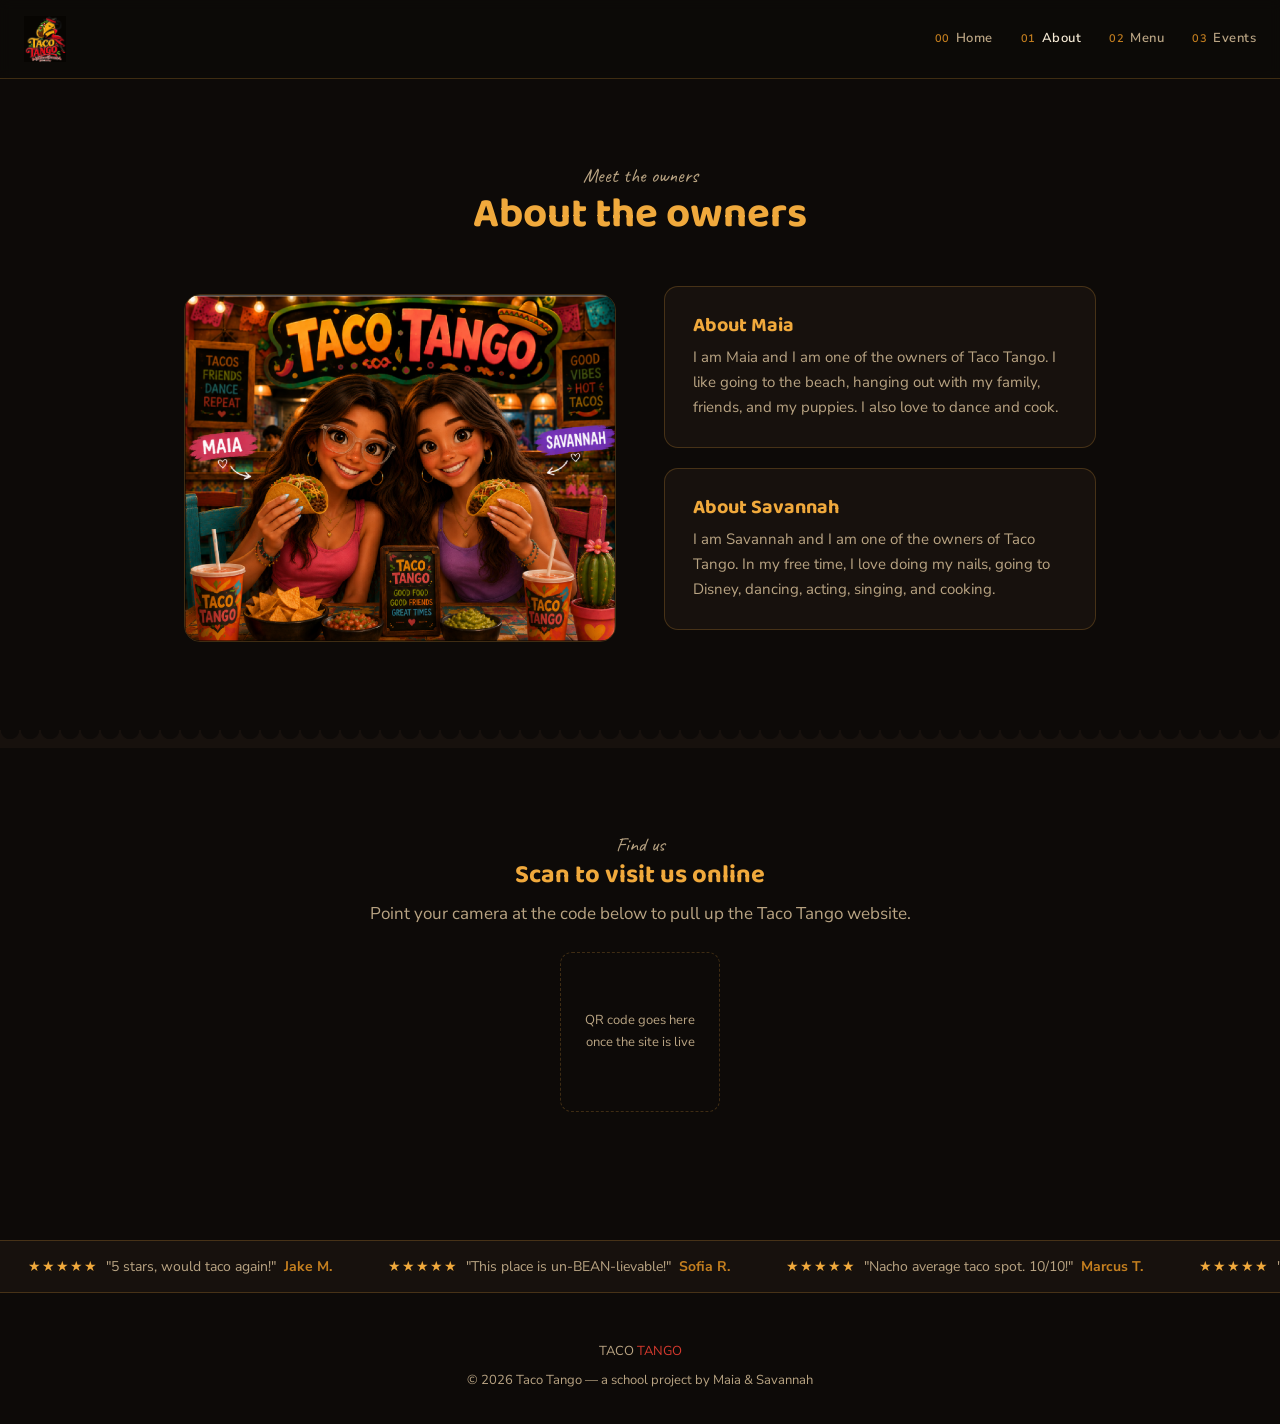
==== about.html @ 6e0ee887 "Add files via upload" ====
<!DOCTYPE html>
<html lang="en">
<head>
<meta charset="UTF-8">
<meta name="viewport" content="width=device-width, initial-scale=1.0">
<title>About Us | Taco Tango</title>
<link rel="stylesheet" href="assets/css/styles.css">
</head>
<body>

<nav class="site-nav">
  <a href="index.html" class="brand"><img src="assets/img/logo.png" alt="Taco Tango logo"></a>
  <button class="nav-toggle" aria-label="Toggle menu" aria-expanded="false">&#9776;</button>
  <ul class="nav-links">
    <li><a href="index.html"><span class="num">00</span> Home</a></li>
    <li><a href="about.html" class="active"><span class="num">01</span> About</a></li>
    <li><a href="menu.html"><span class="num">02</span> Menu</a></li>
    <li><a href="events.html"><span class="num">03</span> Events</a></li>
  </ul>
</nav>

<section>
  <div class="wrap section-head reveal">
    <p class="eyebrow-script">Meet the owners</p>
    <h1 class="display" style="font-size:42px;">About the owners</h1>
  </div>

  <div class="wrap about-grid reveal">
    <img src="assets/img/owners-illustration.png" alt="Illustrated portrait of Maia and Savannah at Taco Tango">
    <div>
      <div class="bio-card">
        <h3>About Maia</h3>
        <p>I am Maia and I am one of the owners of Taco Tango. I like going to the beach, hanging out with my family, friends, and my puppies. I also love to dance and cook.</p>
      </div>
      <div class="bio-card">
        <h3>About Savannah</h3>
        <p>I am Savannah and I am one of the owners of Taco Tango. In my free time, I love doing my nails, going to Disney, dancing, acting, singing, and cooking.</p>
      </div>
    </div>
  </div>
</section>

<div class="scallop"></div>

<section>
  <div class="wrap section-head reveal">
    <p class="eyebrow-script">Find us</p>
    <h2>Scan to visit us online</h2>
    <p>Point your camera at the code below to pull up the Taco Tango website.</p>
    <div style="margin-top:24px;width:160px;height:160px;margin-left:auto;margin-right:auto;border-radius:12px;border:1px dashed var(--border);display:flex;align-items:center;justify-content:center;color:var(--muted);font-size:13px;padding:16px;text-align:center;">
      QR code goes here once the site is live
    </div>
  </div>
</section>

<div class="ticker-wrap" aria-label="Customer reviews">
  <div class="ticker-track" id="ticker-track"></div>
</div>

<footer>
  <span class="brand">TACO <span style="color:var(--red)">TANGO</span></span>
  &copy; 2026 Taco Tango &mdash; a school project by Maia &amp; Savannah
</footer>

<script src="assets/js/reviews-data.js"></script>
<script src="assets/js/ticker.js"></script>
<script src="assets/js/main.js"></script>
</body>
</html>
---- assets/css/styles.css ----
@import url('https://fonts.googleapis.com/css2?family=Baloo+2:wght@500;600;700;800&family=Nunito+Sans:wght@400;600;700&family=Caveat:wght@600&display=swap');

:root{
  --black:#0d0a08;
  --black-2:#17110d;
  --black-3:#211a14;
  --gold:#f0a93c;
  --gold-deep:#c47f1f;
  --red:#d63a2e;
  --green:#4f7a3d;
  --cream:#f3e8d3;
  --muted:#b9a483;
  --border:rgba(240,169,60,0.22);
  --maxw:960px;
}

*{box-sizing:border-box;}
html{scroll-behavior:smooth;}
body{
  margin:0;
  background:var(--black);
  color:var(--cream);
  font-family:'Nunito Sans',sans-serif;
  font-size:17px;
  line-height:1.65;
}
h1,h2,h3,.display{
  font-family:'Baloo 2',sans-serif;
  font-weight:700;
  line-height:1.1;
  margin:0 0 .4em;
  color:var(--gold);
}
p{max-width:65ch;}
a{color:var(--gold);}
img,video{max-width:100%;display:block;}

.wrap{max-width:var(--maxw);margin:0 auto;padding:0 24px;}

/* ---------- Nav ---------- */
.site-nav{
  position:sticky;top:0;z-index:50;
  display:flex;align-items:center;justify-content:space-between;
  padding:16px 24px;
  background:rgba(13,10,8,0.9);
  backdrop-filter:blur(6px);
  border-bottom:1px solid var(--border);
}
.brand{display:flex;align-items:center;text-decoration:none;}
.brand img{height:46px;width:auto;display:block;}
.nav-links{display:flex;gap:28px;list-style:none;margin:0;padding:0;}
.nav-links a{
  text-decoration:none;color:var(--muted);font-size:13px;font-weight:600;
  letter-spacing:.5px;display:flex;gap:6px;align-items:baseline;
  transition:color .2s;
}
.nav-links a .num{color:var(--gold-deep);font-size:11px;}
.nav-links a:hover,.nav-links a.active{color:var(--cream);}
.nav-toggle{display:none;background:none;border:none;color:var(--gold);font-size:24px;cursor:pointer;}

@media(max-width:720px){
  .nav-links{
    position:fixed;inset:64px 0 0 0;background:var(--black);
    flex-direction:column;padding:32px 28px;gap:22px;
    transform:translateY(-8px);opacity:0;pointer-events:none;
    transition:opacity .25s, transform .25s;
  }
  .nav-links.open{opacity:1;transform:translateY(0);pointer-events:auto;}
  .nav-links a{font-size:16px;}
  .nav-toggle{display:block;}
}

/* ---------- Scallop divider (single recurring motif) ---------- */
.scallop{
  height:18px;width:100%;
  background-image:radial-gradient(circle at 10px 0, transparent 9px, var(--black-2) 9.5px);
  background-size:20px 18px;background-repeat:repeat-x;
}
.scallop.flip{transform:rotate(180deg);}

/* ---------- Hero ---------- */
.hero{
  position:relative;min-height:88vh;display:flex;align-items:flex-end;justify-content:center;
  text-align:center;overflow:hidden;
}
.hero video,.hero .hero-fallback{
  position:absolute;inset:0;width:100%;height:100%;object-fit:cover;
  z-index:0;
}
.hero video{
  z-index:1; /* sit above the fallback so a loaded video is actually visible */
}
.hero .hero-fallback{
  background:linear-gradient(160deg,#1a120b,#0d0a08 60%);
}
.hero::after{
  content:'';position:absolute;inset:0;z-index:2;
  background:linear-gradient(180deg,rgba(13,10,8,.15) 0%,rgba(13,10,8,.30) 50%,rgba(13,10,8,.65) 100%);
}
.hero-content{
  position:relative;z-index:3;
  margin:0 20px 64px;padding:26px 30px 28px;
  max-width:400px;
  background:rgba(13,10,8,.6);
  border:1px solid var(--border);
  border-radius:20px;
  backdrop-filter:blur(6px);
}
.sound-toggle{
  position:absolute;right:20px;bottom:20px;z-index:3;
  width:44px;height:44px;border-radius:50%;
  border:1.5px solid var(--gold);background:rgba(13,10,8,.55);
  color:var(--gold);font-size:18px;line-height:1;cursor:pointer;
  display:flex;align-items:center;justify-content:center;
  backdrop-filter:blur(4px);transition:background .2s,transform .2s;
}
.sound-toggle:hover{background:var(--gold);color:var(--black);transform:scale(1.06);}
.hero-content .logo-mark{width:min(190px,44vw);margin:0 auto;}
.hero-tag{
  color:var(--muted);font-size:13px;letter-spacing:.6px;margin:14px 0 20px;
}
.btn{
  display:inline-block;padding:13px 30px;border-radius:30px;
  border:1.5px solid var(--gold);color:var(--gold);text-decoration:none;
  font-weight:700;font-size:14px;letter-spacing:.3px;transition:all .2s;
}
.btn:hover{background:var(--gold);color:var(--black);}
.btn.solid{background:var(--red);border-color:var(--red);color:var(--cream);}
.btn.solid:hover{background:#b52e24;}

/* ---------- Page banner (menu/events) ---------- */
.page-banner{
  position:relative;width:100%;
  height:clamp(150px,26vw,320px);
  overflow:hidden;
}
.page-banner img{
  width:100%;height:100%;object-fit:cover;
}
.page-banner::after{
  content:'';position:absolute;inset:0;
  background:linear-gradient(180deg,rgba(13,10,8,0) 55%,rgba(13,10,8,.9));
}

/* ---------- Sections ---------- */
section{padding:80px 0;}
.section-head{max-width:600px;margin:0 auto 48px;text-align:center;}
.section-head p{margin:0 auto;color:var(--muted);}
.eyebrow-script{font-family:'Caveat',cursive;color:var(--gold);font-size:20px;}

.tiles{display:grid;grid-template-columns:repeat(3,1fr);gap:24px;}
@media(max-width:720px){.tiles{grid-template-columns:1fr;}}
.tile{
  background:var(--black-2);border:1px solid var(--border);border-radius:14px;
  padding:28px;text-decoration:none;color:var(--cream);transition:transform .2s,border-color .2s;
}
.tile:hover{transform:translateY(-4px);border-color:var(--gold);}
.tile h3{color:var(--gold);font-size:20px;}
.tile p{color:var(--muted);font-size:14px;margin:0;}

/* ---------- About ---------- */
.about-grid{display:grid;grid-template-columns:1fr 1fr;gap:48px;align-items:center;}
@media(max-width:720px){.about-grid{grid-template-columns:1fr;}}
.about-grid img{border-radius:16px;border:1px solid var(--border);}
.bio-card{
  background:var(--black-2);border:1px solid var(--border);border-radius:14px;
  padding:28px;margin-bottom:20px;
}
.bio-card h3{margin-bottom:8px;}
.bio-card p{color:var(--muted);margin:0;font-size:15px;}

/* ---------- Menu ---------- */
.menu-section{margin-bottom:56px;}
.menu-section h2{font-size:30px;border-bottom:2px solid var(--border);padding-bottom:10px;margin-bottom:20px;}
.menu-grid{display:grid;grid-template-columns:1fr 1fr;gap:18px 32px;}
@media(max-width:600px){.menu-grid{grid-template-columns:1fr;}}
.menu-item{padding:12px 0;border-bottom:1px dashed var(--border);}
.menu-item-top{display:flex;justify-content:space-between;gap:12px;font-family:'Baloo 2',sans-serif;font-weight:600;font-size:16px;color:var(--cream);}
.menu-item-top .price{color:var(--gold);white-space:nowrap;}
.menu-item p{margin:4px 0 0;font-size:14px;color:var(--muted);font-style:italic;}

/* ---------- Events ---------- */
.event-card{
  display:flex;gap:20px;align-items:flex-start;
  background:var(--black-2);border:1px solid var(--border);border-radius:14px;
  padding:24px;margin-bottom:20px;
}
.event-time{
  flex:0 0 auto;min-width:100px;text-align:center;
  background:var(--black-3);border-radius:10px;padding:12px 10px;
}
.event-time .day{font-family:'Baloo 2',sans-serif;color:var(--gold);font-size:15px;}
.event-time .hrs{font-size:12px;color:var(--muted);margin-top:4px;}
.event-card h3{margin-bottom:6px;font-size:20px;}
.event-card p{color:var(--muted);font-size:15px;margin:0;}

/* ---------- Reviews ticker ---------- */
.ticker-wrap{
  border-top:1px solid var(--border);border-bottom:1px solid var(--border);
  background:var(--black-2);padding:14px 0;overflow:hidden;
}
.ticker-track{display:flex;width:max-content;animation:ticker 55s linear infinite;}
.ticker-item{
  display:flex;align-items:center;gap:8px;white-space:nowrap;
  padding:0 28px;font-size:14px;color:var(--muted);
}
.ticker-item .stars{color:var(--gold);letter-spacing:1px;}
.ticker-item .who{color:var(--gold-deep);font-weight:700;}
@keyframes ticker{from{transform:translateX(0);}to{transform:translateX(-50%);}}
@media(prefers-reduced-motion:reduce){.ticker-track{animation:none;overflow-x:auto;}}

/* ---------- Footer ---------- */
footer{padding:48px 0 32px;text-align:center;color:var(--muted);font-size:13px;}
footer .brand{display:block;margin-bottom:8px;}

/* ---------- Scroll reveal (single orchestrated pattern) ----------
   Visible by default so content never depends on JS running.
   main.js adds .pre just before observing, then removes it on intersect. */
.reveal{opacity:1;transform:none;transition:opacity .6s ease,transform .6s ease;}
.reveal.pre{opacity:0;transform:translateY(18px);}
@media(prefers-reduced-motion:reduce){.reveal.pre{opacity:1;transform:none;}}

:focus-visible{outline:2px solid var(--gold);outline-offset:3px;}
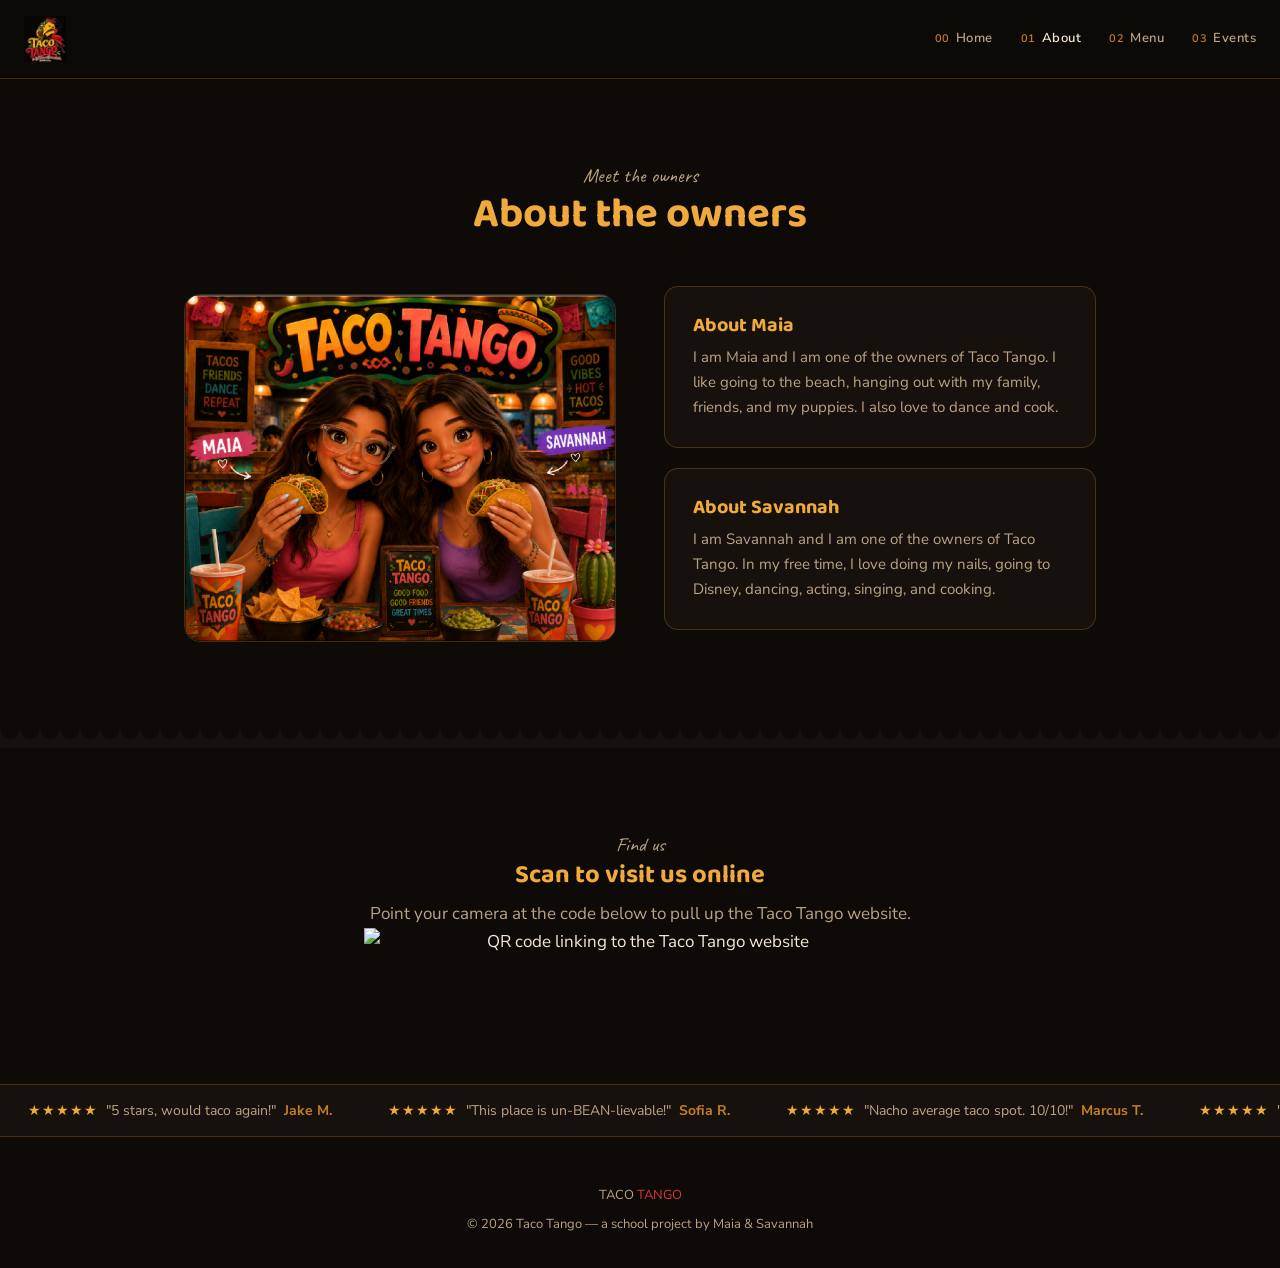
==== commit 184878cf: "Update about.html" ====
--- a/about.html
+++ b/about.html
@@ -47,9 +47,7 @@
     <p class="eyebrow-script">Find us</p>
     <h2>Scan to visit us online</h2>
     <p>Point your camera at the code below to pull up the Taco Tango website.</p>
-    <div style="margin-top:24px;width:160px;height:160px;margin-left:auto;margin-right:auto;border-radius:12px;border:1px dashed var(--border);display:flex;align-items:center;justify-content:center;color:var(--muted);font-size:13px;padding:16px;text-align:center;">
-      QR code goes here once the site is live
-    </div>
+    <img class="qr-code" src="assets/img/qr-code.png" alt="QR code linking to the Taco Tango website">
   </div>
 </section>
 
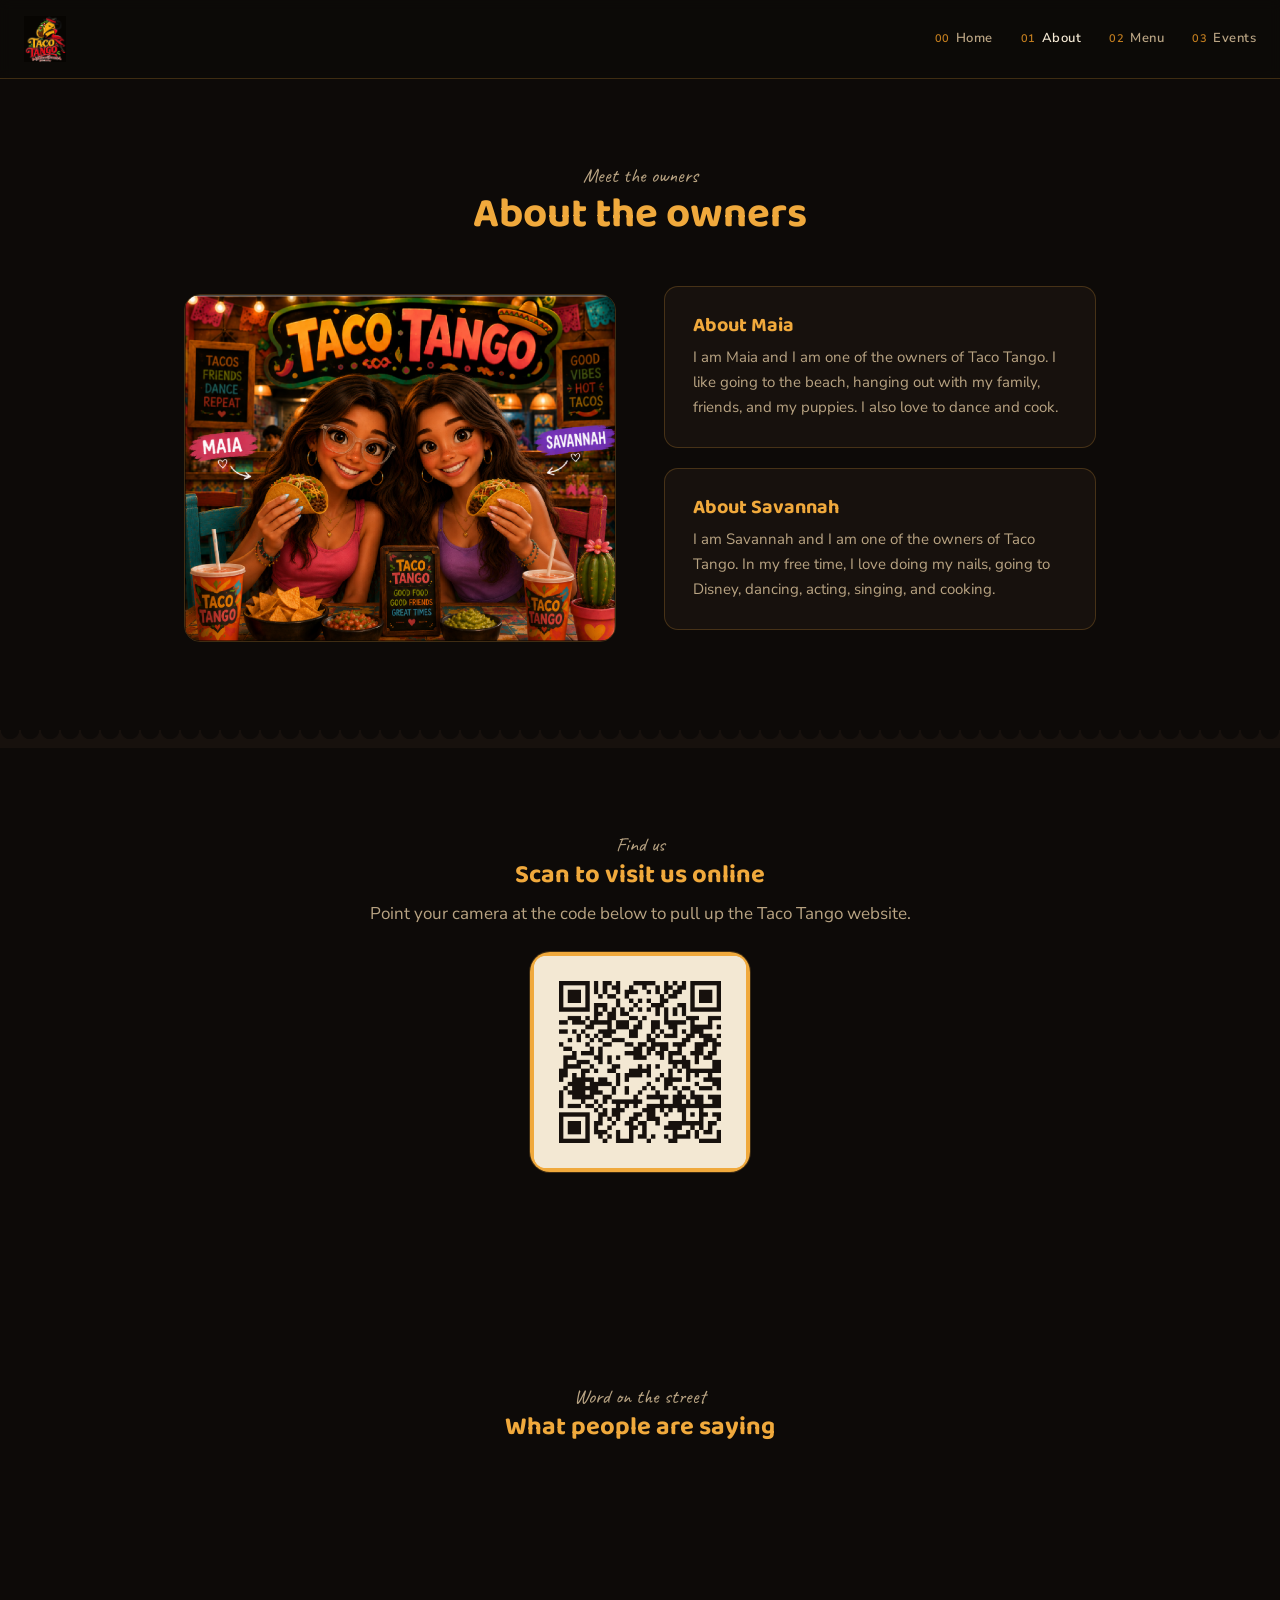
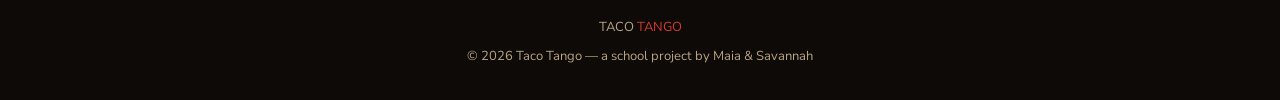
==== commit 60b3ba91: "Update about.html" ====
--- a/about.html
+++ b/about.html
@@ -51,9 +51,15 @@
   </div>
 </section>
 
-<div class="ticker-wrap" aria-label="Customer reviews">
-  <div class="ticker-track" id="ticker-track"></div>
-</div>
+<section class="reviews-section">
+  <div class="wrap section-head reveal">
+    <p class="eyebrow-script">Word on the street</p>
+    <h2>What people are saying</h2>
+  </div>
+  <div class="wrap">
+    <div class="reviews-grid" id="reviews-grid" aria-live="polite" aria-label="Customer reviews"></div>
+  </div>
+</section>
 
 <footer>
   <span class="brand">TACO <span style="color:var(--red)">TANGO</span></span>
@@ -61,7 +67,7 @@
 </footer>
 
 <script src="assets/js/reviews-data.js"></script>
-<script src="assets/js/ticker.js"></script>
+<script src="assets/js/reviews.js"></script>
 <script src="assets/js/main.js"></script>
 </body>
 </html>
--- a/assets/css/styles.css
+++ b/assets/css/styles.css
@@ -80,8 +80,8 @@
 
 /* ---------- Hero ---------- */
 .hero{
-  position:relative;min-height:88vh;display:flex;align-items:flex-end;justify-content:center;
-  text-align:center;overflow:hidden;
+  position:relative;min-height:88vh;display:flex;align-items:flex-end;justify-content:flex-start;
+  overflow:hidden;
 }
 .hero video,.hero .hero-fallback{
   position:absolute;inset:0;width:100%;height:100%;object-fit:cover;
@@ -98,13 +98,14 @@
   background:linear-gradient(180deg,rgba(13,10,8,.15) 0%,rgba(13,10,8,.30) 50%,rgba(13,10,8,.65) 100%);
 }
 .hero-content{
-  position:relative;z-index:3;
+  position:relative;z-index:3;text-align:center;
   margin:0 20px 64px;padding:26px 30px 28px;
-  max-width:400px;
+  max-width:360px;
   background:rgba(13,10,8,.6);
   border:1px solid var(--border);
   border-radius:20px;
   backdrop-filter:blur(6px);
+  transition:padding .2s,max-width .2s;
 }
 .sound-toggle{
   position:absolute;right:20px;bottom:20px;z-index:3;
@@ -115,9 +116,22 @@
   backdrop-filter:blur(4px);transition:background .2s,transform .2s;
 }
 .sound-toggle:hover{background:var(--gold);color:var(--black);transform:scale(1.06);}
-.hero-content .logo-mark{width:min(190px,44vw);margin:0 auto;}
+.hero-content .logo-mark{width:min(170px,40vw);margin:0 auto;transition:width .2s;}
 .hero-tag{
   color:var(--muted);font-size:13px;letter-spacing:.6px;margin:14px 0 20px;
+}
+
+@media(max-height:820px){
+  .hero-content{margin-bottom:48px;padding:18px 22px 20px;max-width:300px;}
+  .hero-content .logo-mark{width:min(120px,32vw);}
+  .hero-tag{font-size:11px;margin:10px 0 14px;}
+  .hero-content .btn{padding:10px 22px;font-size:12px;}
+}
+@media(max-height:640px){
+  .hero-content{margin-bottom:32px;padding:12px 16px 14px;max-width:240px;}
+  .hero-content .logo-mark{width:min(84px,26vw);}
+  .hero-tag{font-size:10px;letter-spacing:.4px;margin:6px 0 10px;}
+  .hero-content .btn{padding:7px 18px;font-size:11px;}
 }
 .btn{
   display:inline-block;padding:13px 30px;border-radius:30px;
@@ -140,6 +154,11 @@
 .page-banner::after{
   content:'';position:absolute;inset:0;
   background:linear-gradient(180deg,rgba(13,10,8,0) 55%,rgba(13,10,8,.9));
+}
+
+.qr-code{
+  margin:24px auto 0;width:220px;height:220px;
+  border-radius:20px;box-shadow:0 0 0 1px var(--border);
 }
 
 /* ---------- Sections ---------- */
@@ -207,6 +226,8 @@
 .ticker-item .stars{color:var(--gold);letter-spacing:1px;}
 .ticker-item .who{color:var(--gold-deep);font-weight:700;}
 @keyframes ticker{from{transform:translateX(0);}to{transform:translateX(-50%);}}
+@media(max-width:720px){.ticker-track{animation-duration:100s;}}
+@media(max-width:420px){.ticker-track{animation-duration:130s;}}
 @media(prefers-reduced-motion:reduce){.ticker-track{animation:none;overflow-x:auto;}}
 
 /* ---------- Footer ---------- */
